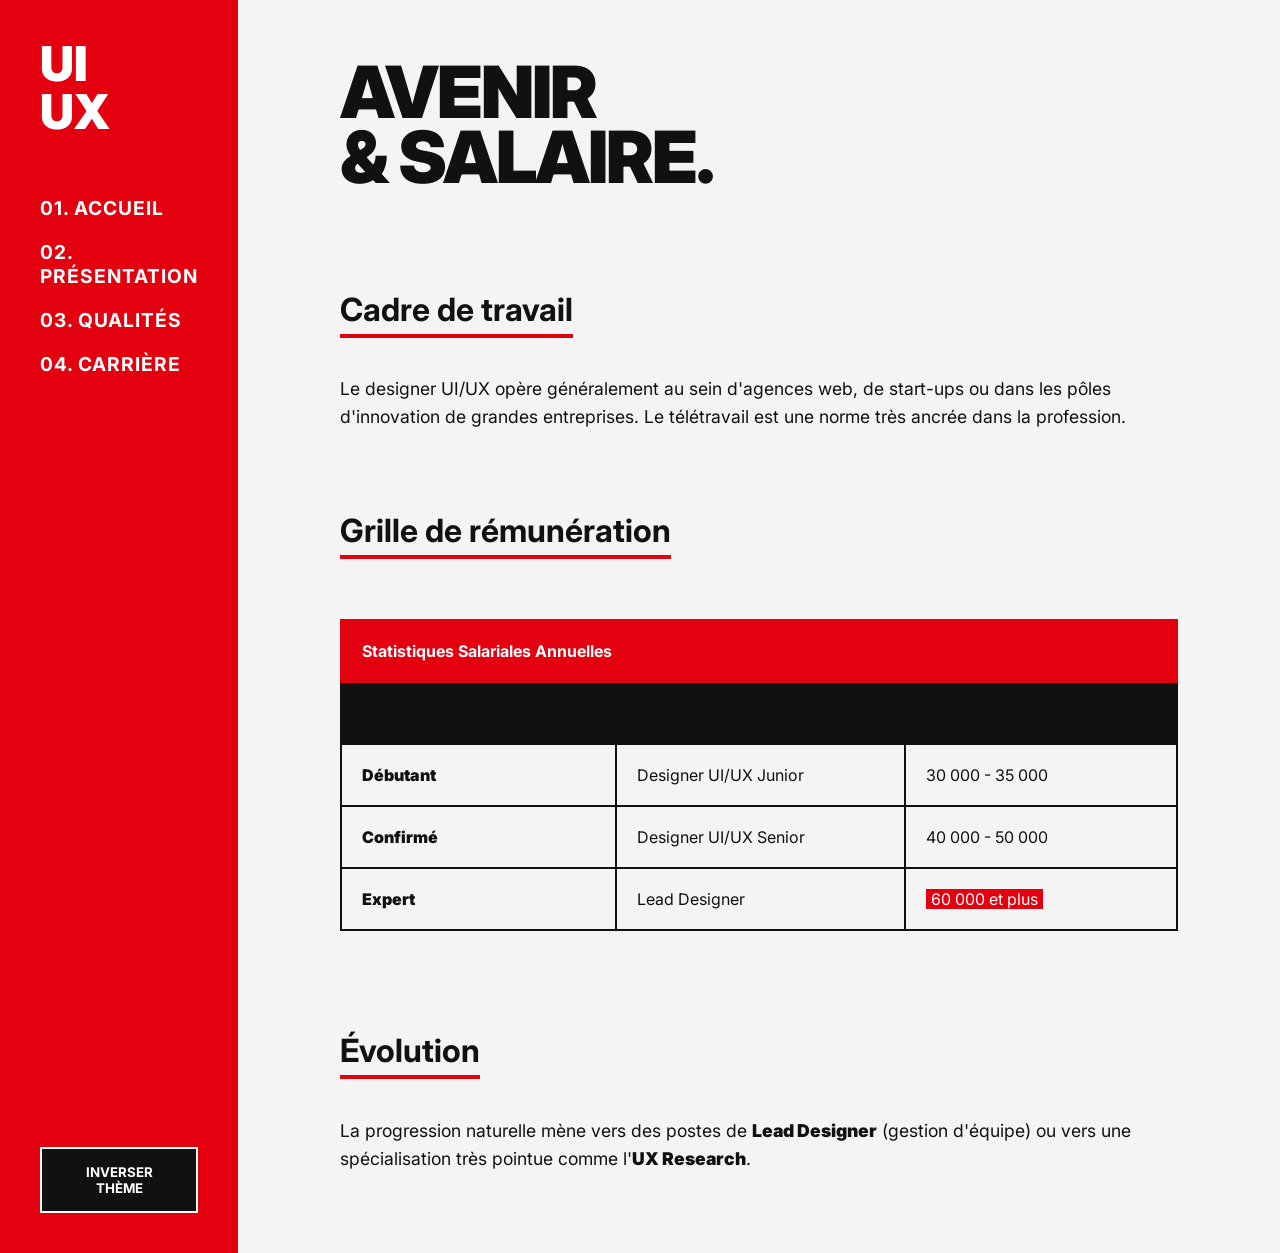
==== carriere.html @ 8cd8d5b8 "Add files via upload" ====
<!DOCTYPE html>
<html lang="fr">
<head>
    <meta charset="utf-8">
    <title>Carrière - UI/UX</title>
    <link href="apparence.css" rel="stylesheet"/>
</head>
<body id="page-body" class="theme-clair">

    <div id="layout">
        <nav class="nav">
            <div class="nav-logo">UI<br>UX</div>
            <a href="index.html">01. Accueil</a>
            <a href="presentation.html">02. Présentation</a>
            <a href="qualites.html">03. Qualités</a>
            <a href="carriere.html">04. Carrière</a>
            <button class="btn-theme" onclick="toggleTheme()">Inverser Thème</button>
        </nav>

        <main class="content">
            <h1>Avenir<br>& Salaire.</h1>

            <h2>Cadre de travail</h2>
            <p>Le designer UI/UX opère généralement au sein d'agences web, de start-ups ou dans les pôles d'innovation de grandes entreprises. Le télétravail est une norme très ancrée dans la profession.</p>

            <h2>Grille de rémunération</h2>

            <table class="bord">
                <tr>
                    <th colspan="3" style="background-color: #e3000f; color: #fff; border-color: #e3000f;">Statistiques Salariales Annuelles</th>
                </tr>
                <tr>
                    <th>Niveau d'expérience</th>
                    <th>Intitulé du poste</th>
                    <th>Estimation brute (&euro;)</th>
                </tr>
                <tr>
                    <td><strong>Débutant</strong></td>
                    <td>Designer UI/UX Junior</td>
                    <td>30 000 - 35 000</td>
                </tr>
                <tr>
                    <td><strong>Confirmé</strong></td>
                    <td>Designer UI/UX Senior</td>
                    <td>40 000 - 50 000</td>
                </tr>
                <tr>
                    <td><strong>Expert</strong></td>
                    <td>Lead Designer</td>
                    <td><mark>60 000 et plus</mark></td>
                </tr>
            </table>

            <h2>Évolution</h2>
            <p>La progression naturelle mène vers des postes de <strong>Lead Designer</strong> (gestion d'équipe) ou vers une spécialisation très pointue comme l'<strong>UX Research</strong>.</p>
        </main>
    </div>

    <script src="interaction.js"></script>
</body>
</html>
---- apparence.css ----
@import url('https://fonts.googleapis.com/css2?family=Inter:wght@400;700;900&display=swap');

.theme-clair {
    background-color: #f4f4f4;
    color: #111111;
}

.theme-sombre {
    background-color: #111111;
    color: #f4f4f4;
}

body {
    font-family: 'Inter', Helvetica, Arial, sans-serif;
    margin: 0;
    padding: 0;
    transition: background-color 0.3s, color 0.3s;
}

#layout {
    display: flex;
    min-height: 100vh;
}

.nav {
    width: 280px;
    background-color: #e3000f;
    color: #ffffff;
    padding: 40px;
    display: flex;
    flex-direction: column;
}

.nav a {
    color: #ffffff;
    text-decoration: none;
    font-weight: 700;
    font-size: 1.2rem;
    margin-bottom: 20px;
    text-transform: uppercase;
    letter-spacing: 1px;
    transition: transform 0.2s;
}

.nav a:hover {
    transform: translateX(10px);
    text-decoration: underline;
}

.nav-logo {
    font-weight: 900;
    font-size: 3rem;
    line-height: 1;
    margin-bottom: 60px;
}

.content {
    flex-grow: 1;
    padding: 60px 8vw;
    max-width: 900px;
}

h1 {
    font-weight: 900;
    font-size: 4.5rem;
    line-height: 0.9;
    letter-spacing: -2px;
    margin-top: 0;
    margin-bottom: 40px;
    text-transform: uppercase;
}

h2 {
    font-weight: 700;
    font-size: 2rem;
    border-bottom: 4px solid #e3000f;
    display: inline-block;
    margin-top: 60px;
    margin-bottom: 20px;
    padding-bottom: 5px;
}

p, ul, ol {
    font-size: 1.1rem;
    line-height: 1.6;
    margin-bottom: 20px;
}

strong, b {
    font-weight: 900;
}

mark {
    background-color: #e3000f;
    color: #ffffff;
    padding: 0 5px;
}

.bord {
    width: 100%;
    border-collapse: collapse;
    margin-top: 40px;
    margin-bottom: 40px;
    font-size: 1rem;
}

.bord th, .bord td {
    border: 2px solid currentcolor;
    padding: 20px;
    text-align: left;
}

.bord th {
    background-color: currentcolor;
    color: var(--bg-color);
}

.image-center {
    display: block;
    width: 100%;
    height: auto;
    margin: 60px 0;
    filter: grayscale(100%);
    border: 4px solid currentcolor;
}

.btn-theme {
    background-color: #111111;
    color: #ffffff;
    border: none;
    padding: 15px 20px;
    font-family: 'Inter', sans-serif;
    font-weight: 700;
    cursor: pointer;
    margin-top: auto;
    text-transform: uppercase;
    border: 2px solid #ffffff;
}

.theme-sombre .btn-theme {
    background-color: #f4f4f4;
    color: #111111;
    border: 2px solid #111111;
}
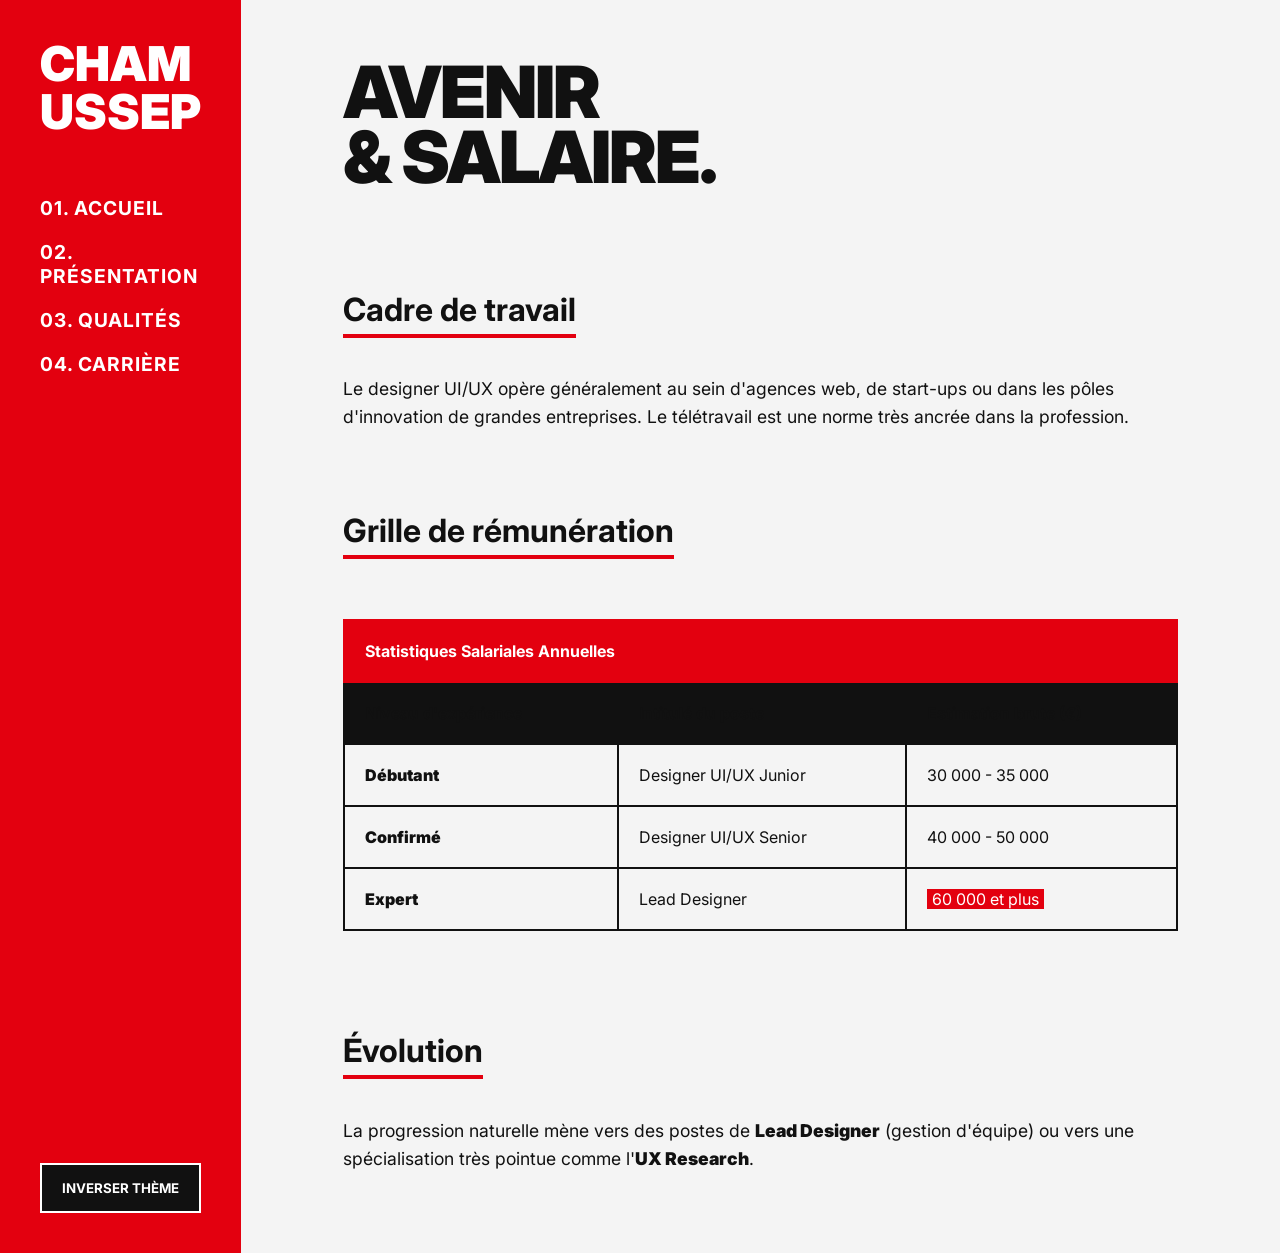
==== commit 25a05da8: "Update carriere.html" ====
--- a/carriere.html
+++ b/carriere.html
@@ -9,7 +9,7 @@
 
     <div id="layout">
         <nav class="nav">
-            <div class="nav-logo">UI<br>UX</div>
+            <div class="nav-logo">CHAM<br>USSEP</div>
             <a href="index.html">01. Accueil</a>
             <a href="presentation.html">02. Présentation</a>
             <a href="qualites.html">03. Qualités</a>
@@ -58,4 +58,4 @@
 
     <script src="interaction.js"></script>
 </body>
-</html>+</html>
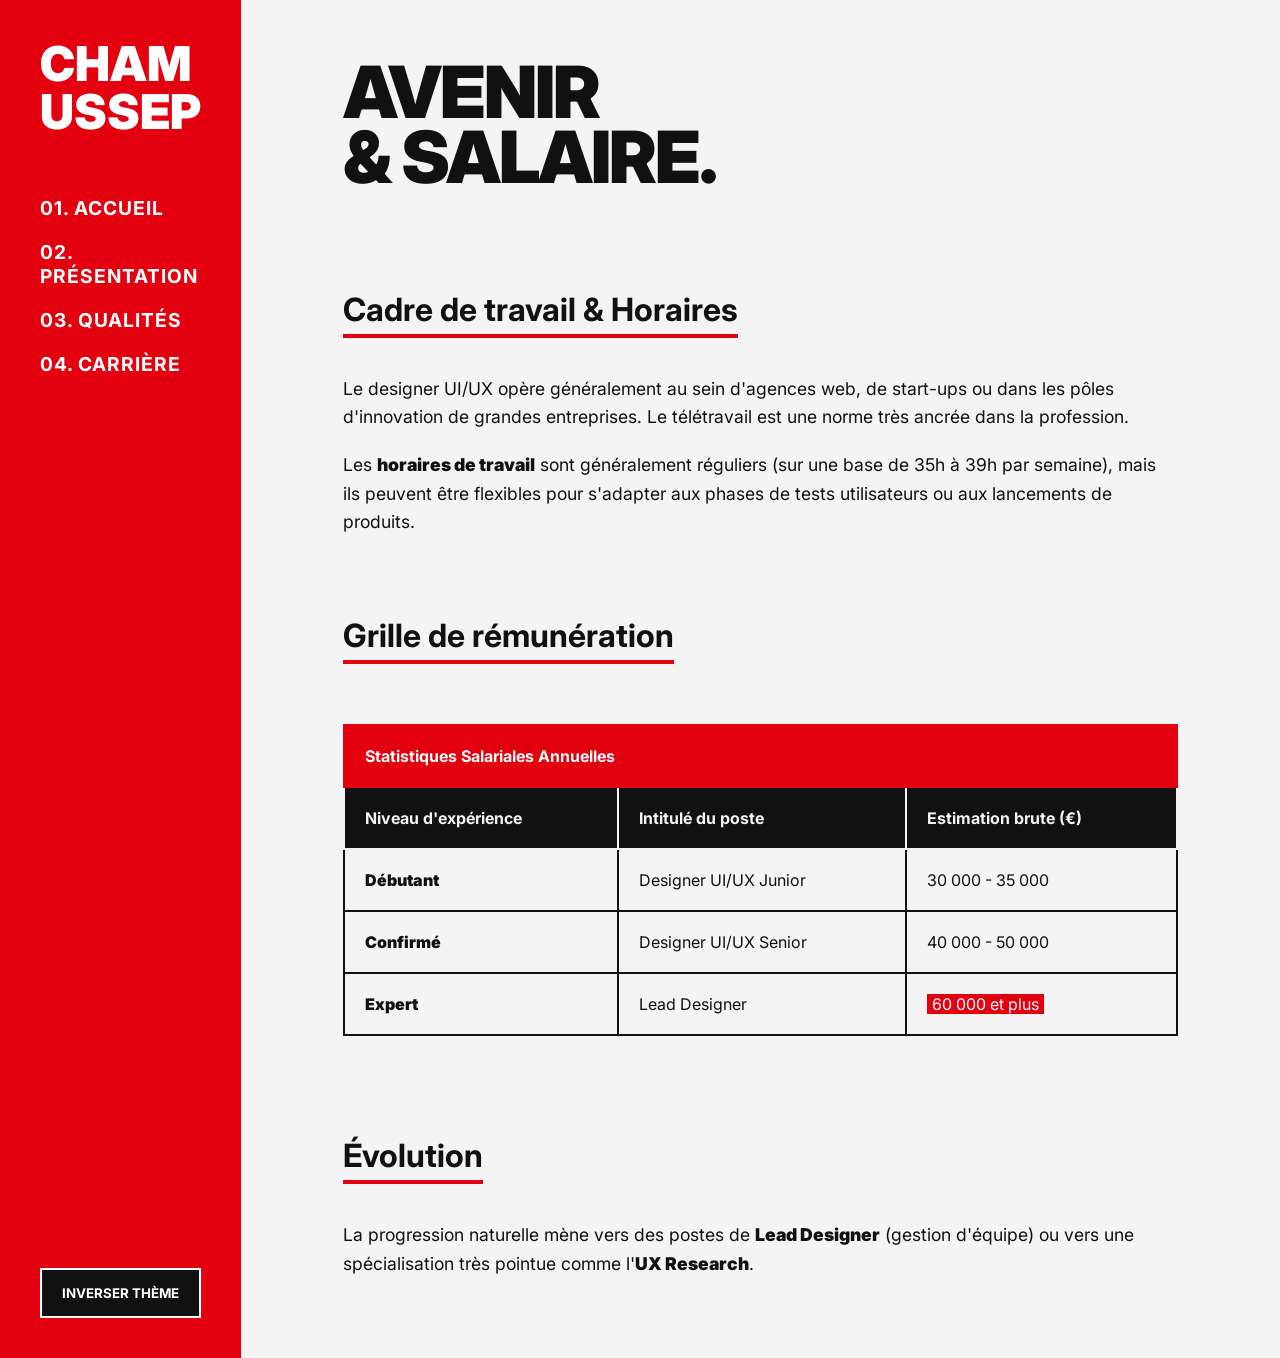
==== commit 2d46c32f: "Update carriere.html" ====
--- a/carriere.html
+++ b/carriere.html
@@ -20,9 +20,9 @@
         <main class="content">
             <h1>Avenir<br>& Salaire.</h1>
 
-            <h2>Cadre de travail</h2>
-            <p>Le designer UI/UX opère généralement au sein d'agences web, de start-ups ou dans les pôles d'innovation de grandes entreprises. Le télétravail est une norme très ancrée dans la profession.</p>
-
+            <h2>Cadre de travail & Horaires</h2>
+<p>Le designer UI/UX opère généralement au sein d'agences web, de start-ups ou dans les pôles d'innovation de grandes entreprises. Le télétravail est une norme très ancrée dans la profession.</p>
+<p>Les <strong>horaires de travail</strong> sont généralement réguliers (sur une base de 35h à 39h par semaine), mais ils peuvent être flexibles pour s'adapter aux phases de tests utilisateurs ou aux lancements de produits.</p>
             <h2>Grille de rémunération</h2>
 
             <table class="bord">
--- a/apparence.css
+++ b/apparence.css
@@ -110,11 +110,15 @@
     text-align: left;
 }
 
-.bord th {
-    background-color: currentcolor;
-    color: var(--bg-color);
+.theme-clair .bord th {
+    background-color: #111111; 
+    color: #f4f4f4;            
 }
 
+.theme-sombre .bord th {
+    background-color: #f4f4f4; 
+    color: #111111;            
+}
 .image-center {
     display: block;
     width: 100%;
@@ -141,4 +145,4 @@
     background-color: #f4f4f4;
     color: #111111;
     border: 2px solid #111111;
-}+}
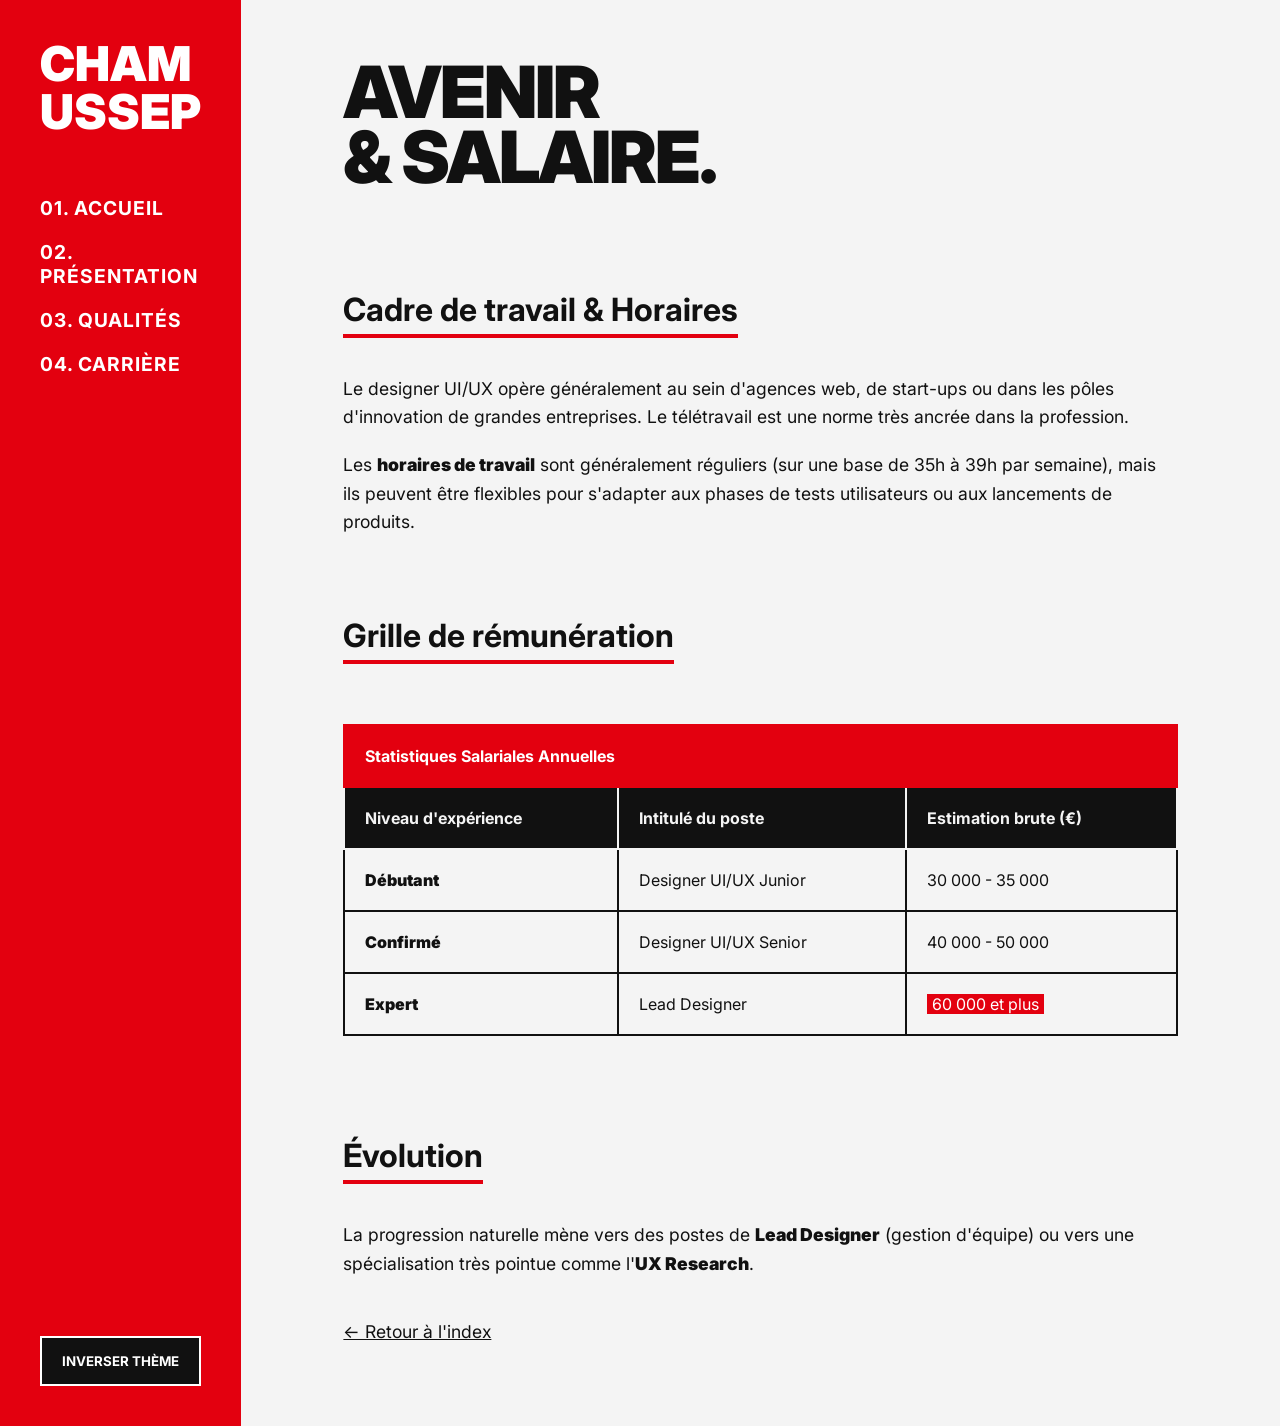
==== commit 30c73957: "Update carriere.html" ====
--- a/carriere.html
+++ b/carriere.html
@@ -53,6 +53,7 @@
 
             <h2>Évolution</h2>
             <p>La progression naturelle mène vers des postes de <strong>Lead Designer</strong> (gestion d'équipe) ou vers une spécialisation très pointue comme l'<strong>UX Research</strong>.</p>
+            <p style="margin-top: 40px;"><a href="index.html" style="color: inherit;">&larr; Retour à l'index</a></p>
         </main>
     </div>
 
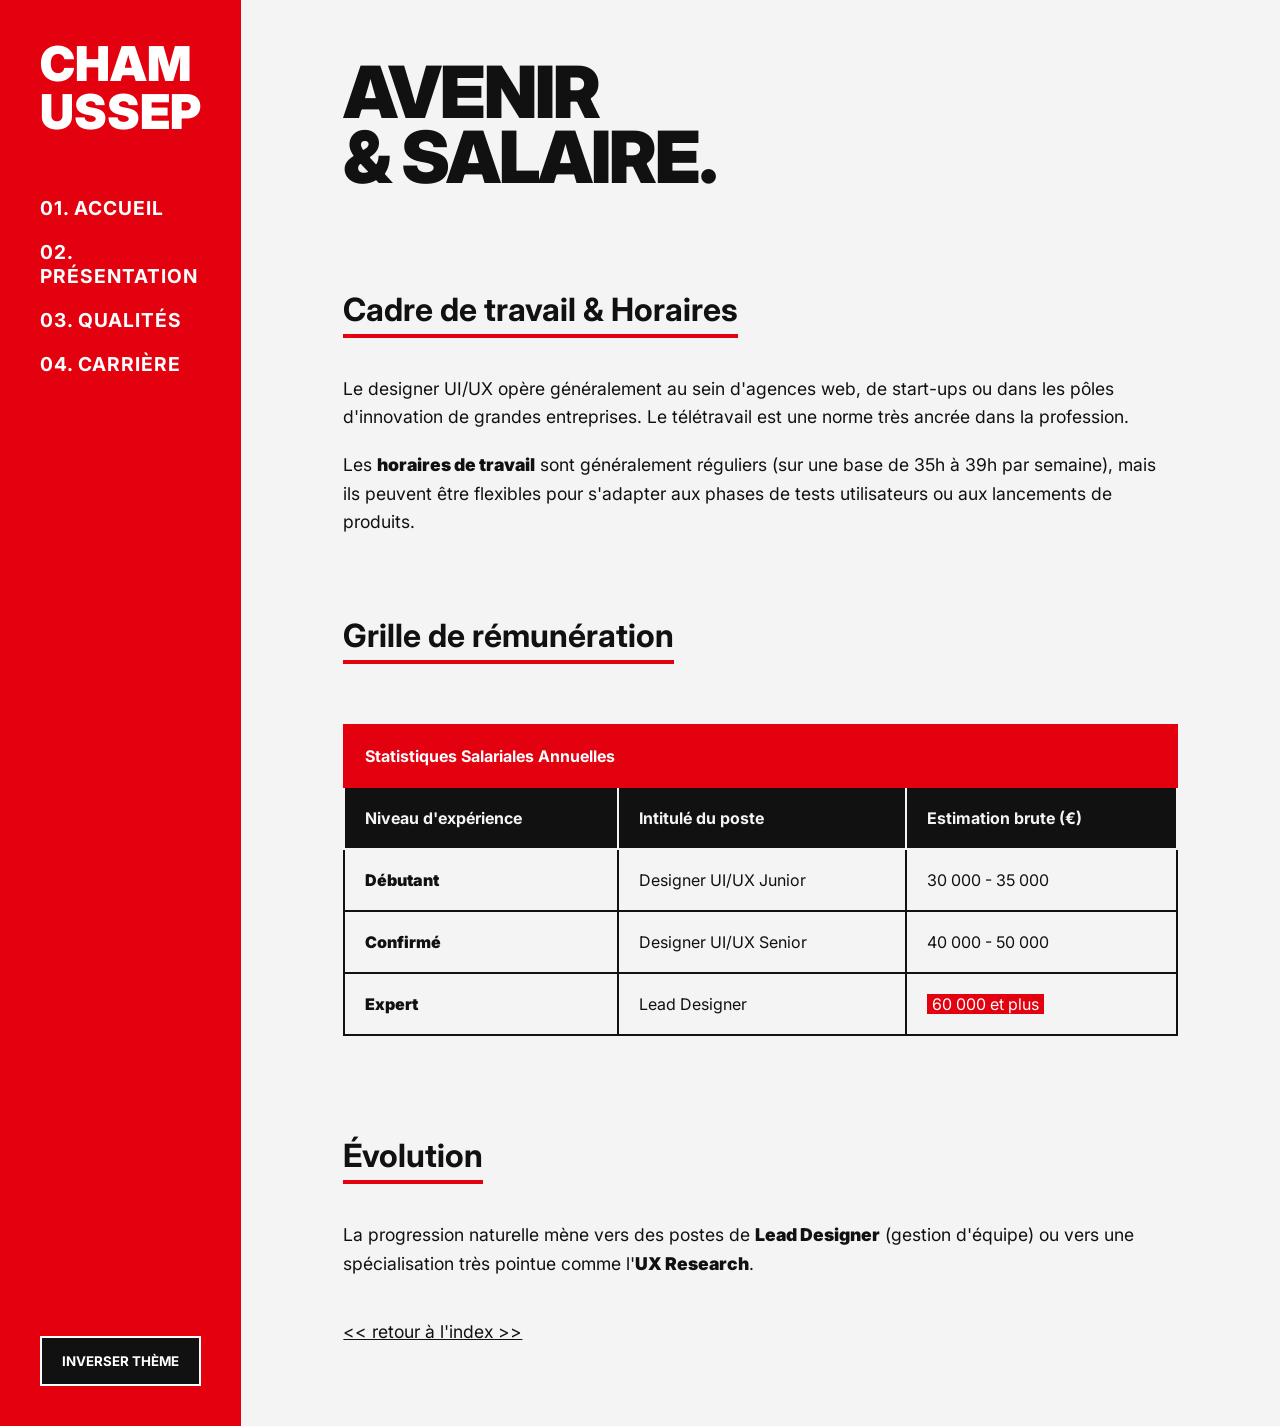
==== commit 145dba8a: "Update carriere.html" ====
--- a/carriere.html
+++ b/carriere.html
@@ -53,7 +53,7 @@
 
             <h2>Évolution</h2>
             <p>La progression naturelle mène vers des postes de <strong>Lead Designer</strong> (gestion d'équipe) ou vers une spécialisation très pointue comme l'<strong>UX Research</strong>.</p>
-            <p style="margin-top: 40px;"><a href="index.html" style="color: inherit;">&larr; Retour à l'index</a></p>
+            <p style="margin-top: 40px;"><a href="index.html" style="color: inherit;">&lt;&lt; retour à l'index &gt;&gt;</a></p>
         </main>
     </div>
 
--- a/apparence.css
+++ b/apparence.css
@@ -146,3 +146,82 @@
     color: #111111;
     border: 2px solid #111111;
 }
+
+.schema-conteneur {
+    margin-top: 40px;
+    padding-top: 30px;
+    border-top: 2px dashed currentcolor;
+}
+
+.schema-titre {
+    font-family: monospace;
+    font-weight: bold;
+    margin-bottom: 20px;
+    text-transform: uppercase;
+}
+
+.schema-reseau {
+    display: block;
+    padding: 10px 0;
+}
+
+.schema-box {
+    display: block;
+    border: 3px solid currentcolor;
+    padding: 15px;
+    font-family: monospace;
+    font-size: 0.95rem;
+    text-decoration: none;
+    color: inherit;
+    max-width: 250px;
+}
+
+.box-principal {
+    background-color: #ff003c;
+    color: #ffffff;
+    margin-bottom: 25px;
+}
+
+.box-principal span {
+    display: block;
+    font-size: 0.8rem;
+    margin-top: 5px;
+    opacity: 0.9;
+}
+
+.schema-arborescence {
+    padding-left: 30px;
+}
+
+.liaison-page {
+    display: block;
+    margin-bottom: 15px;
+}
+
+.symbole-fleche {
+    display: inline-block;
+    font-family: monospace;
+    font-weight: bold;
+    font-size: 1.2rem;
+    margin-right: 15px;
+    vertical-align: middle;
+}
+
+.schema-arborescence .schema-box {
+    display: inline-block;
+    vertical-align: middle;
+    width: 220px;
+    transition: background-color 0.2s, color 0.2s;
+}
+
+.schema-arborescence .schema-box:hover {
+    background-color: currentcolor;
+}
+
+.theme-clair .schema-arborescence .schema-box:hover strong {
+    color: #f4f4f4;
+}
+
+.theme-sombre .schema-arborescence .schema-box:hover strong {
+    color: #111111;
+}
